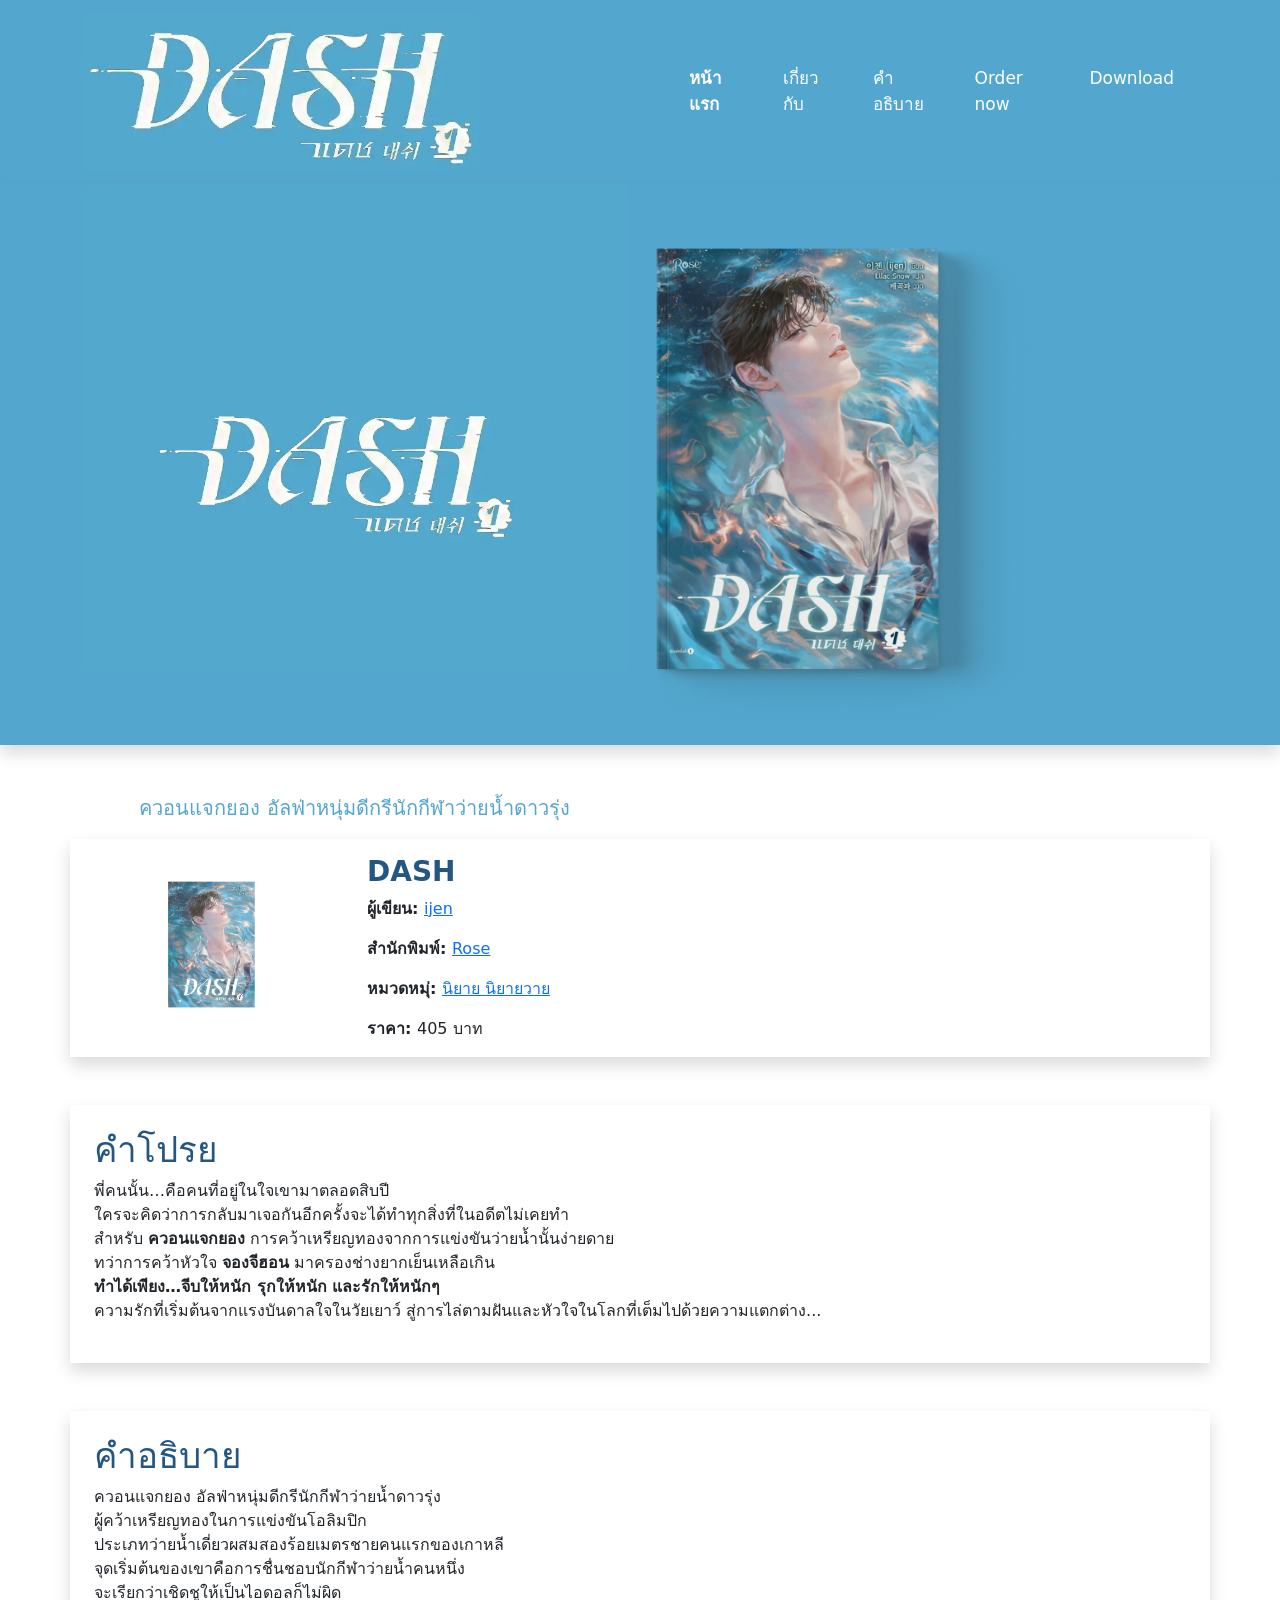
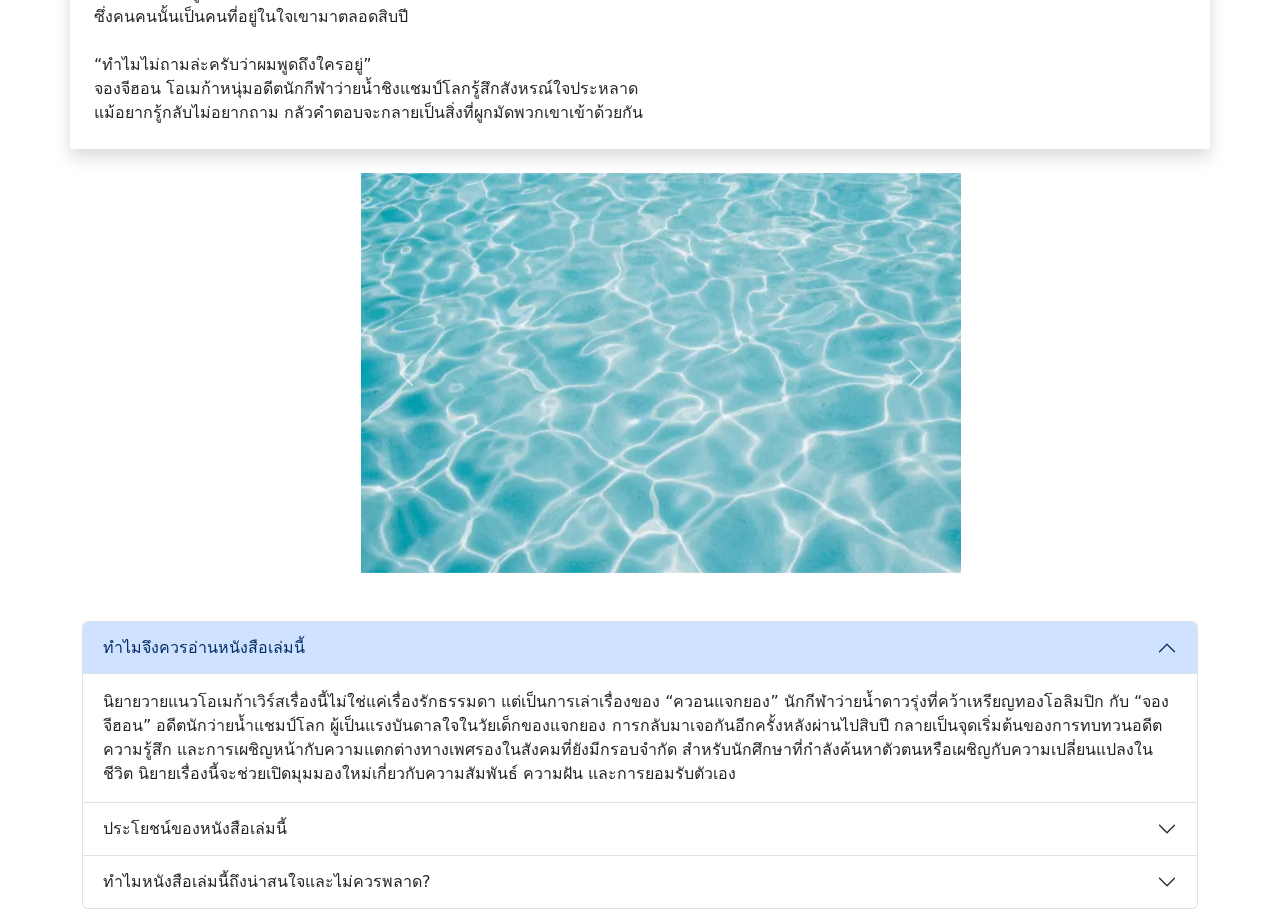
==== index.html @ 50bf1ba0 "ver1" ====
<!doctype html>
<html lang="en">

<head>
    <meta charset="utf-8">
    <meta name="viewport" content="width=device-width, initial-scale=1">
    <title> DASH (แดช) - นิยายวายนักกีฬาว่ายน้ำ โดย ijen | สำนักพิมพ์ ROSE </title>

    <meta name="keywords"
        content="แดช,DASH,นิยายวาย,นักกีฬาว่ายน้ำ,นิยายวายเกาหลี,นิยายแปล,โอเมก้าเวิร์ส,ควอนแจกยอง,จองจีฮอน,ROSE,ijen,대쉬">
    <meta name="description"
        content="เรื่องราวรักละมุนของ “ควอนแจกยอง” นักกีฬาว่ายน้ำดาวรุ่ง กับ “จองจีฮอน” แรงบันดาลใจในวัยเด็ก ที่กลับมาพบกันอีกครั้งในโลกโอเมก้าเวิร์สสุดอบอุ่นที่สะท้อนความฝัน การยอมรับตัวตน และความสัมพันธ์อันลึกซึ้ง นิยายวายเกาหลีจาก ROSE โดย ijen">


    <link href="https://cdn.jsdelivr.net/npm/bootstrap@5.3.8/dist/css/bootstrap.min.css" rel="stylesheet"
        integrity="sha384-sRIl4kxILFvY47J16cr9ZwB07vP4J8+LH7qKQnuqkuIAvNWLzeN8tE5YBujZqJLB" crossorigin="anonymous">

    <!-- AOS -->
    <link href="https://unpkg.com/aos@2.3.1/dist/aos.css" rel="stylesheet">


    <link rel="stylesheet" href="css/style.css">
    <link src="https://fonts.google.com/share?selection.family=Montserrat:ital,wght@0,100..900;1,100..900">

</head>

<style>
    /*div {
      
        border: 2px solid #aed3a6;
    }*/
</style>

<body>

    <!-- เริ่มต้น-กล่องใบที่ 1 -header-->
    <!-- mb-5 คือ margin bottom ระยะห่าง 5 -->
    <header>
        <nav class="navbar navbar-expand-lg sticky-top">
            <div class="container">
                <!-- ตัวอักษร -->
                <a class="navbar-brand" href="#"> <img src="images/ReaDASH.jpg" alt="" width="70%"> </a>

                <button class="navbar-toggler" type="button" data-bs-toggle="collapse"
                    data-bs-target="#navbarSupportedContent" aria-controls="navbarSupportedContent"
                    aria-expanded="false" aria-label="Toggle navigation">
                    <span class="navbar-toggler-icon"></span>
                </button>

                <div class="collapse navbar-collapse" id="navbarSupportedContent">
                    <ul class="navbar-nav ms-auto">

                        <li class="nav-item mx-3">
                            <a class="nav-link htext" href="#home"> <strong> หน้าแรก </strong></a>
                        </li>

                        <li class="nav-item mx-3">
                            <a class="nav-link htext" href="#about"> เกี่ยวกับ </a>
                        </li>

                        <li class="nav-item mx-3">
                            <a class="nav-link htext" href="#Description"> คำอธิบาย </a>
                        </li>

                        <li class="nav-item mx-3">
                            <a class="nav-link htext"
                                href="https://amarinbooks.com/product/%e0%b9%81%e0%b8%94%e0%b8%8a-%e0%b9%80%e0%b8%a5%e0%b9%88%e0%b8%a1-1-dash/"
                                target="_blank"> Order now </a>
                        </li>

                        <li class="nav-item mx-3">
                            <a class="nav-link htext" href="document/DASH-vol1.pdf" target="_blank">
                                Download </a>
                        </li>


                    </ul>
                </div>

            </div>
        </nav>
    </header>

    <!-- หน้าแรก -->
    <div class="first shadow mb-5">
        <div class="first container">

            <div class="row">

                <!-- title name -->
                <div id="home" class="col-9 col-md-6 col-xl-6 first order-md-1 container">
                    <img src="images/DASH-alphabet.webp" alt="รูปตัวอักษรสีขาว เป็นภาษาอังกฤษ อ่านว่า แดช 1"
                        class="img-fluid p-0" data-aos="fade-right" data-aos-offset="300" data-aos-duration="1000"
                        data-aos-easing="ease-in-sine">
                </div>

                <!-- mockup pic -->
                <div class="col-12 col-md-6 col-xl-6 first p-0 order-md-2 container">
                    <img src="images/cover.webp"
                        alt="รูปผู้ชายหน้าตาออกไปทางหวาน โพล่ขึ้นมาจากน้ำในท่านอน เห็นเพียงใบหน้าและช่วงอก"
                        class="img-fluid p-0" data-aos="fade-left" data-aos-offset="300" data-aos-duration="1500"
                        data-aos-easing="ease-in-sine">
                </div>
            </div>
        </div>

    </div>

    <!-- เกริ่น -->

    <div class="container font mb-3">
        <p> &nbsp;&nbsp;&nbsp;&nbsp;&nbsp;&nbsp;&nbsp;&nbsp; ควอนแจกยอง อัลฟ่าหนุ่มดีกรีนักกีฬาว่ายน้ำดาวรุ่ง




        </p>
    </div>


    <!--about book -->

    <div class="line">
        <div class="container line shadow">

            <div class="row">

                <div class="col-xl-3 line">
                    <img src="images/dash.png"
                        alt="รูปผู้ชายหน้าตาออกไปทางหวาน โพล่ขึ้นมาจากน้ำในท่านอน เห็นเพียงใบหน้าและช่วงอก" width="90%"
                        class="p-md-4 ps-md-5">
                </div>

                <div class="col-xl-9 line pt-3">

                    <h3 id="about"> <strong> DASH </strong> </h3>
                    <p> <strong> ผู้เขียน: </strong><a href="#"> ijen </a></p>
                    <p> <strong> สำนักพิมพ์: </strong><a href="#"> Rose</a></p>
                    <p> <strong> หมวดหมุ่: </strong> <a href="#"> นิยาย </a> <a href="#"> นิยายวาย </a> </p>
                    <p> <strong> ราคา: </strong> 405 บาท</p>
                </div>
            </div>
        </div>
    </div>

    <br>
    <br>
    <!-- review  -->
    <div>
        <div class="container p-md-4 shadow ">
            <h2> คำโปรย </h2>
            <p>
                พี่คนนั้น…คือคนที่อยู่ในใจเขามาตลอดสิบปี <br>
                ใครจะคิดว่าการกลับมาเจอกันอีกครั้งจะได้ทำทุกสิ่งที่ในอดีตไม่เคยทำ <br>
                สำหรับ <strong>ควอนแจกยอง</strong> การคว้าเหรียญทองจากการแข่งขันว่ายน้ำนั้นง่ายดาย <br>
                ทว่าการคว้าหัวใจ <strong>จองจีฮอน</strong> มาครองช่างยากเย็นเหลือเกิน <br>
                <strong>ทำได้เพียง…จีบให้หนัก รุกให้หนัก และรักให้หนักๆ</strong> <br>
                ความรักที่เริ่มต้นจากแรงบันดาลใจในวัยเยาว์ สู่การไล่ตามฝันและหัวใจในโลกที่เต็มไปด้วยความแตกต่าง...
            </p>

            <p>

            </p>
        </div>
    </div>

    <br>
    <br>

    <!-- คำโปรย -->
    <div>
        <div class="container p-md-4 shadow">
            <h2 id="Description"> คำอธิบาย </h2>

            ควอนแจกยอง อัลฟ่าหนุ่มดีกรีนักกีฬาว่ายน้ำดาวรุ่ง <br>
            ผู้คว้าเหรียญทองในการแข่งขันโอลิมปิก <br>
            ประเภทว่ายน้ำเดี่ยวผสมสองร้อยเมตรชายคนแรกของเกาหลี <br>
            จุดเริ่มต้นของเขาคือการชื่นชอบนักกีฬาว่ายน้ำคนหนึ่ง <br>
            จะเรียกว่าเชิดชูให้เป็นไอดอลก็ไม่ผิด <br>
            ซึ่งคนคนนั้นเป็นคนที่อยู่ในใจเขามาตลอดสิบปี <br>
            <br>
            “ทำไมไม่ถามล่ะครับว่าผมพูดถึงใครอยู่” <br>
            จองจีฮอน โอเมก้าหนุ่มอดีตนักกีฬาว่ายน้ำชิงแชมป์โลกรู้สึกสังหรณ์ใจประหลาด <br>
            แม้อยากรู้กลับไม่อยากถาม กลัวคำตอบจะกลายเป็นสิ่งที่ผูกมัดพวกเขาเข้าด้วยกัน

        </div>
    </div>

    <br>

    <div class="container">
        <div class="row justify-content-center img-fluid">
            <div class="col-12 col-md-8 col-lg-6 col-xl-6  ">
                <div id="carouselExample" class="carousel slide mx-auto" style="width: 600px;">
                    <!-- carousel-inner และ carousel-item ตามปกติ -->
                    <div class="carousel-inner">
                        <div class="carousel-item active">
                            <img src="images/poor.webp" class="mx-auto d-block w-100" alt="...">
                        </div>
                        <div class="carousel-item">
                            <img src="images/poorswam.webp" class="mx-auto d-block w-100" alt="...">
                        </div>
                        <div class="carousel-item">
                            <img src="images/underthesea.webp" class="mx-auto d-block w-100" alt="...">
                        </div>
                        <div class="carousel-item">
                            <img src="images/dash3.webp" class="mx-auto d-block w-100" alt="...">
                        </div>
                    </div>

                    <button class="carousel-control-prev" type="button" data-bs-target="#carouselExample"
                        data-bs-slide="prev">
                        <span class="carousel-control-prev-icon" aria-hidden="true"></span>
                        <span class="visually-hidden">Previous</span>
                    </button>
                    <button class="carousel-control-next" type="button" data-bs-target="#carouselExample"
                        data-bs-slide="next">
                        <span class="carousel-control-next-icon" aria-hidden="true"></span>
                        <span class="visually-hidden">Next</span>
                    </button>
                </div>
            </div>
        </div>
    </div>

    <div class="container mt-5">
        <div class="accordion" id="accordionExample">
            <!-- Item 1 -->
            <div class="accordion-item">
                <h2 class="accordion-header">
                    <button class="accordion-button" type="button" data-bs-toggle="collapse"
                        data-bs-target="#collapseOne" aria-expanded="true" aria-controls="collapseOne">
                        ทำไมจึงควรอ่านหนังสือเล่มนี้
                    </button>
                </h2>
                <div id="collapseOne" class="accordion-collapse collapse show" data-bs-parent="#accordionExample">
                    <div class="accordion-body">
                        นิยายวายแนวโอเมก้าเวิร์สเรื่องนี้ไม่ใช่แค่เรื่องรักธรรมดา แต่เป็นการเล่าเรื่องของ
                        “ควอนแจกยอง” นักกีฬาว่ายน้ำดาวรุ่งที่คว้าเหรียญทองโอลิมปิก กับ “จองจีฮอน”
                        อดีตนักว่ายน้ำแชมป์โลก ผู้เป็นแรงบันดาลใจในวัยเด็กของแจกยอง

                        การกลับมาเจอกันอีกครั้งหลังผ่านไปสิบปี กลายเป็นจุดเริ่มต้นของการทบทวนอดีต ความรู้สึก
                        และการเผชิญหน้ากับความแตกต่างทางเพศรองในสังคมที่ยังมีกรอบจำกัด

                        สำหรับนักศึกษาที่กำลังค้นหาตัวตนหรือเผชิญกับความเปลี่ยนแปลงในชีวิต
                        นิยายเรื่องนี้จะช่วยเปิดมุมมองใหม่เกี่ยวกับความสัมพันธ์ ความฝัน และการยอมรับตัวเอง

                    </div>
                </div>
            </div>
            <!-- Item 2 -->
            <div class="accordion-item">
                <h2 class="accordion-header">
                    <button class="accordion-button collapsed" type="button" data-bs-toggle="collapse"
                        data-bs-target="#collapseTwo" aria-expanded="false" aria-controls="collapseTwo">
                        ประโยชน์ของหนังสือเล่มนี้
                    </button>
                </h2>
                <div id="collapseTwo" class="accordion-collapse collapse" data-bs-parent="#accordionExample">
                    <div class="accordion-body">
                        <strong>เข้าใจความหมายของ “แรงขับเคลื่อน”</strong>
                        ผ่านภาพของนักกีฬาที่มีเป้าหมายชัดเจน
                        ควอนแจกยองคว้าเหรียญทองมาได้
                        แต่ก็ยังมีสิ่งที่มากกว่าเหรียญทอง คือ “ใจ” “ความหมาย” “ความฝันที่ยังไม่ถูกพูด” <br>

                        <strong>สะท้อนการเติบโตของตัวละคร</strong> จองจีฮอนเคยเป็นนักกีฬาฝึกซ้อม
                        แต่หลังนั้นห่างหายไปจากสระว่ายน้ำ การอ่านจะช่วยให้เห็นว่าการฟื้นจากอดีตไม่ได้ง่าย
                        แต่มันมีคุณค่า <br>

                        <strong>เปิดมุมมองใหม่ต่อความสัมพันธ์</strong> ไม่ใช่แค่ รักแรกพบ
                        หรือรักโรแมนติกแบบผิวเผิน
                        แต่เป็นบทบาทของ อัลฟ่า โอเมก้า การกลับมาเจอ การยอมรับ
                        และการดูแลรักษาความรู้สึกที่อยู่เบื้องหลัง <br>

                        <strong>เพิ่มสีสันให้ช่วงพักผ่อนจากการเรียน</strong>
                        ในช่วงที่คุณอาจรู้สึกกดดันกับการเรียน
                        กิจกรรม หรือการค้นหาตัวเอง นิยายเรื่องนี้เป็นตัวเลือกที่ช่วยผ่อนคลาย
                        และเปิดโลกให้อ่านเรื่องราวที่แฝงความหมาย

                    </div>
                </div>
            </div>
            <!-- Item 3 -->
            <div class="accordion-item">
                <h2 class="accordion-header">
                    <button class="accordion-button collapsed" type="button" data-bs-toggle="collapse"
                        data-bs-target="#collapseThree" aria-expanded="false" aria-controls="collapseThree">
                        ทำไมหนังสือเล่มนี้ถึงน่าสนใจและไม่ควรพลาด?
                    </button>
                </h2>
                <div id="collapseThree" class="accordion-collapse collapse" data-bs-parent="#accordionExample">
                    <div class="accordion-body">
                        <strong>"DASH แดช เล่ม 1" ไม่ใช่แค่นิยายวายธรรมดา แต่เป็นเรื่องราวที่สอนให้เรารู้ว่า
                            ความฝันและความรัก สามารถเดินควบคู่กันได้
                            แม้จะต้องเผชิญกับความกลัวและความไม่แน่นอน</strong>

                        โดยอ้างอิงข้อมูลเชิงลึกจากการศึกษาผู้ใช้งานแอปสร้างนิสัยอันดับหนึ่งของญี่ปุ่น
                        ซึ่งเป็นตัวช่วยที่ดีในการสร้างการเปลี่ยนแปลงที่ยั่งยืนและมีประสิทธิภาพ
                        ม่เพียงแต่จะบอกว่าควรทำอะไร แต่ยังช่วยให้เข้าใจว่า "ทำไม"
                        สิ่งที่คุณทำทุกวันสามารถนำไปสู่ความสำเร็จได้จริง
                        ผ่านการเรียนรู้จากประสบการณ์และข้อมูลที่ได้รับการพิสูจน์แล้ว

                    </div>
                </div>
            </div>
        </div>
    </div>






    <script src="https://cdn.jsdelivr.net/npm/bootstrap@5.3.8/dist/js/bootstrap.bundle.min.js"
        integrity="sha384-FKyoEForCGlyvwx9Hj09JcYn3nv7wiPVlz7YYwJrWVcXK/BmnVDxM+D2scQbITxI"
        crossorigin="anonymous"></script>

    <!-- Javascript -->
    <script src="https://unpkg.com/aos@2.3.1/dist/aos.js"></script>

    <!-- Initialize AOS -->
    <script>
        AOS.init();
    </script>
</body>

</html>
---- css/style.css ----
ิbody {
    font-family: "Noto Sans Thai", sans-serif;
    font-size: 20px;
}

/*navbar bg*/
header{
        background-color: #53a7ce;
        text-shadow: gray;

        li {
            font-size: 17px;
        }
    }

    .htext {
        /*font-weight: 50px;*/
        color: white;
    }

    /*firstpage*/
    .first{
        background-color: #53a7ce;
    }

    /*เกริ่น*/
    .font {
        font-size: 20px;
        color: #53a7ce;
    }

    .title {
        color: #fa7cc3;
    }

    bg{
        background-color: #c5dfec;
    }

    h1 {
        font-size: 40px;
        font-weight: 900px;
        color: #ffc0e4;
    }

    h2 {
        font-size: 35px;
        color: #245683;
    }

    h3 {
        color: #245683;
    }

    footer {
        background-color: #245683;
    }

    footer p {
        font-size: 25px;
        color: white;
    }

    footer h2 {
        font-size: 35px;
        font-weight: 900px;
        color: white;
    }

    .acc-header {
        font-size: 35px;
        color: #245683;
    }

    .center-div {
        display: flex;
        justify-content: center;
        /*จัดกลางในแนวนอน*/
        flex-direction: column;
        /*จัดให้รูปภาพและข้อความอยู่ในแนวตั้ง*/
        align-items: center;
        /*จัดให้อยู่กลางในแนวตั้ง*/
        text-align: center;
        /*จัดข้อความให้อยู่กลาง*/
    }

    .center-c {
        justify-content: center;
        /*จัดข้อความให้อยู่ตรงกลางแนวนอน*/
        align-items: center;
        /*จัดข้อความให้อยู่ตรงกลางแนวตั้ง*/
    }

    .scrolling-wrapper-flexbox {
        display: flex;
        overflow-x: auto;
        overflow: auto;
        flex-wrap: nowrap;
    }

    .scrolling-wrapper-flexbox {
        &::-webkitt-scrollbar {
            
        }
    }

    .div {
        border: red 2px solid;
    }
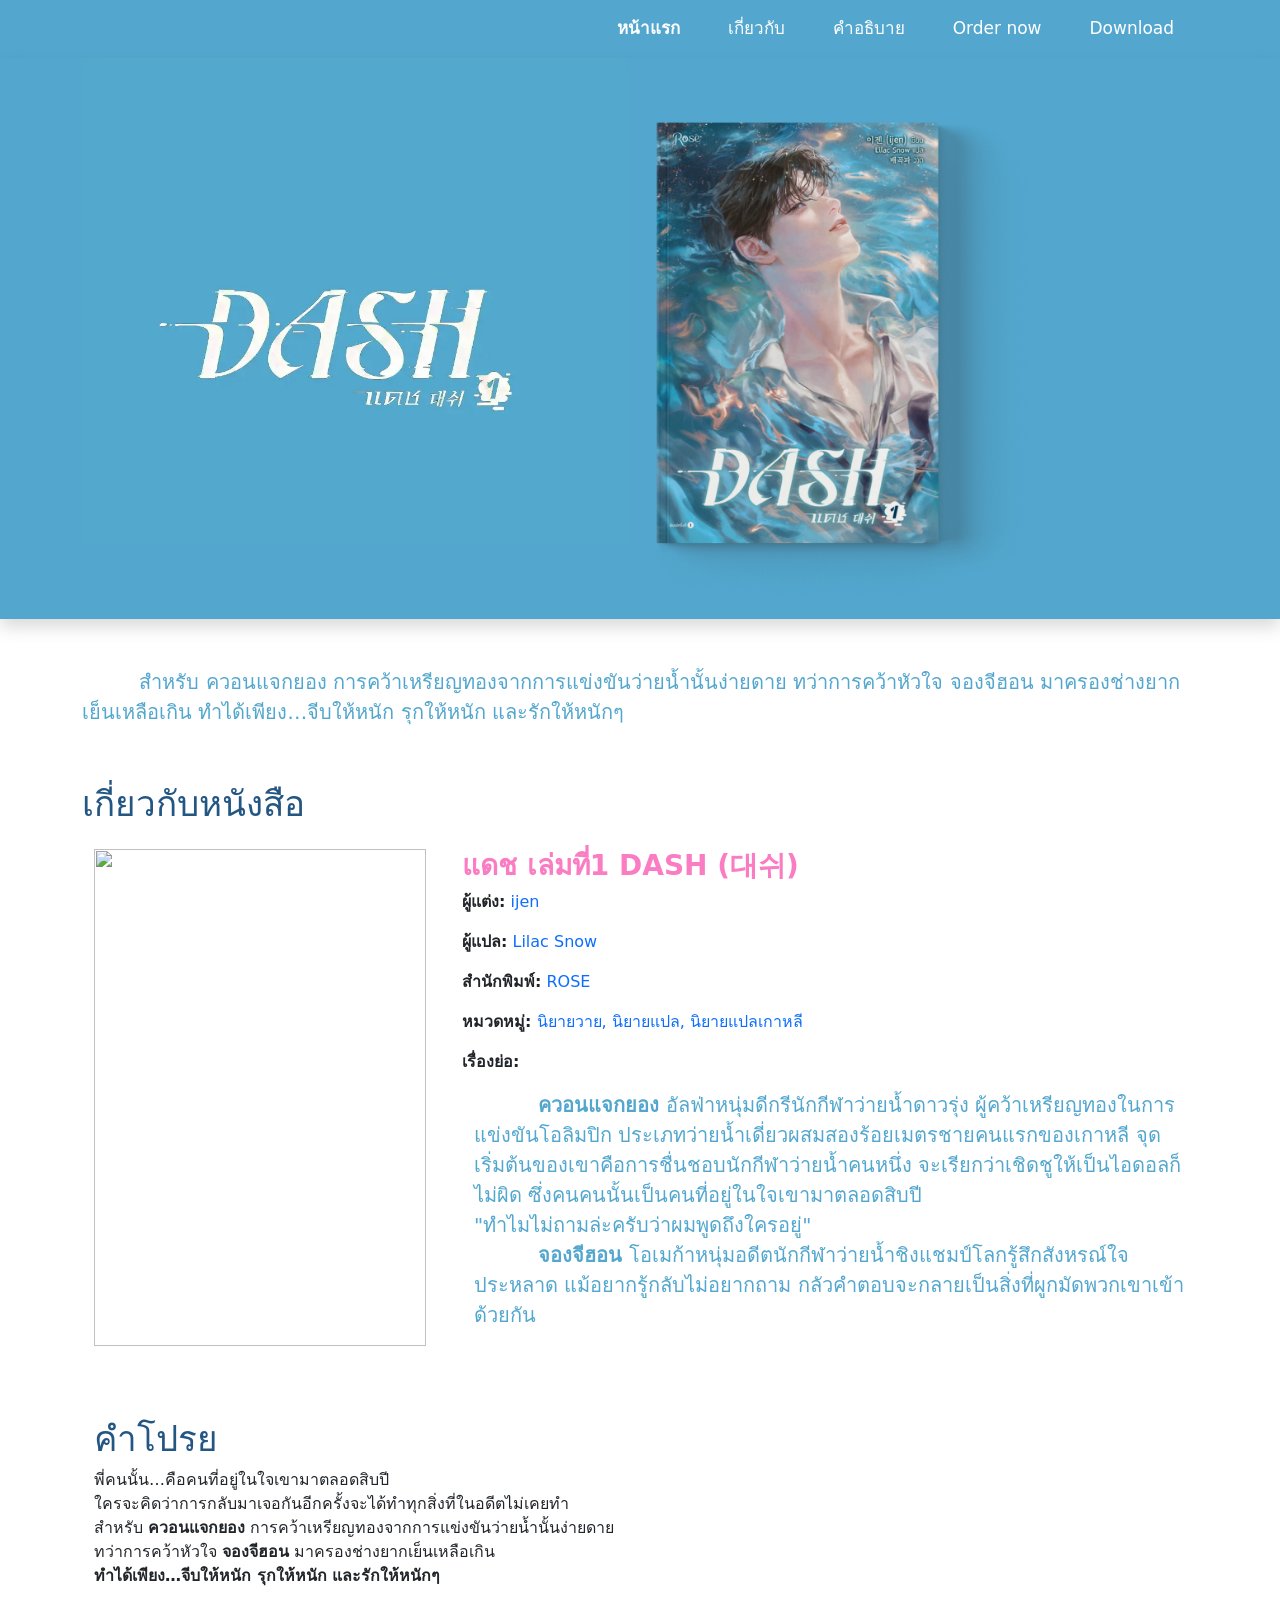
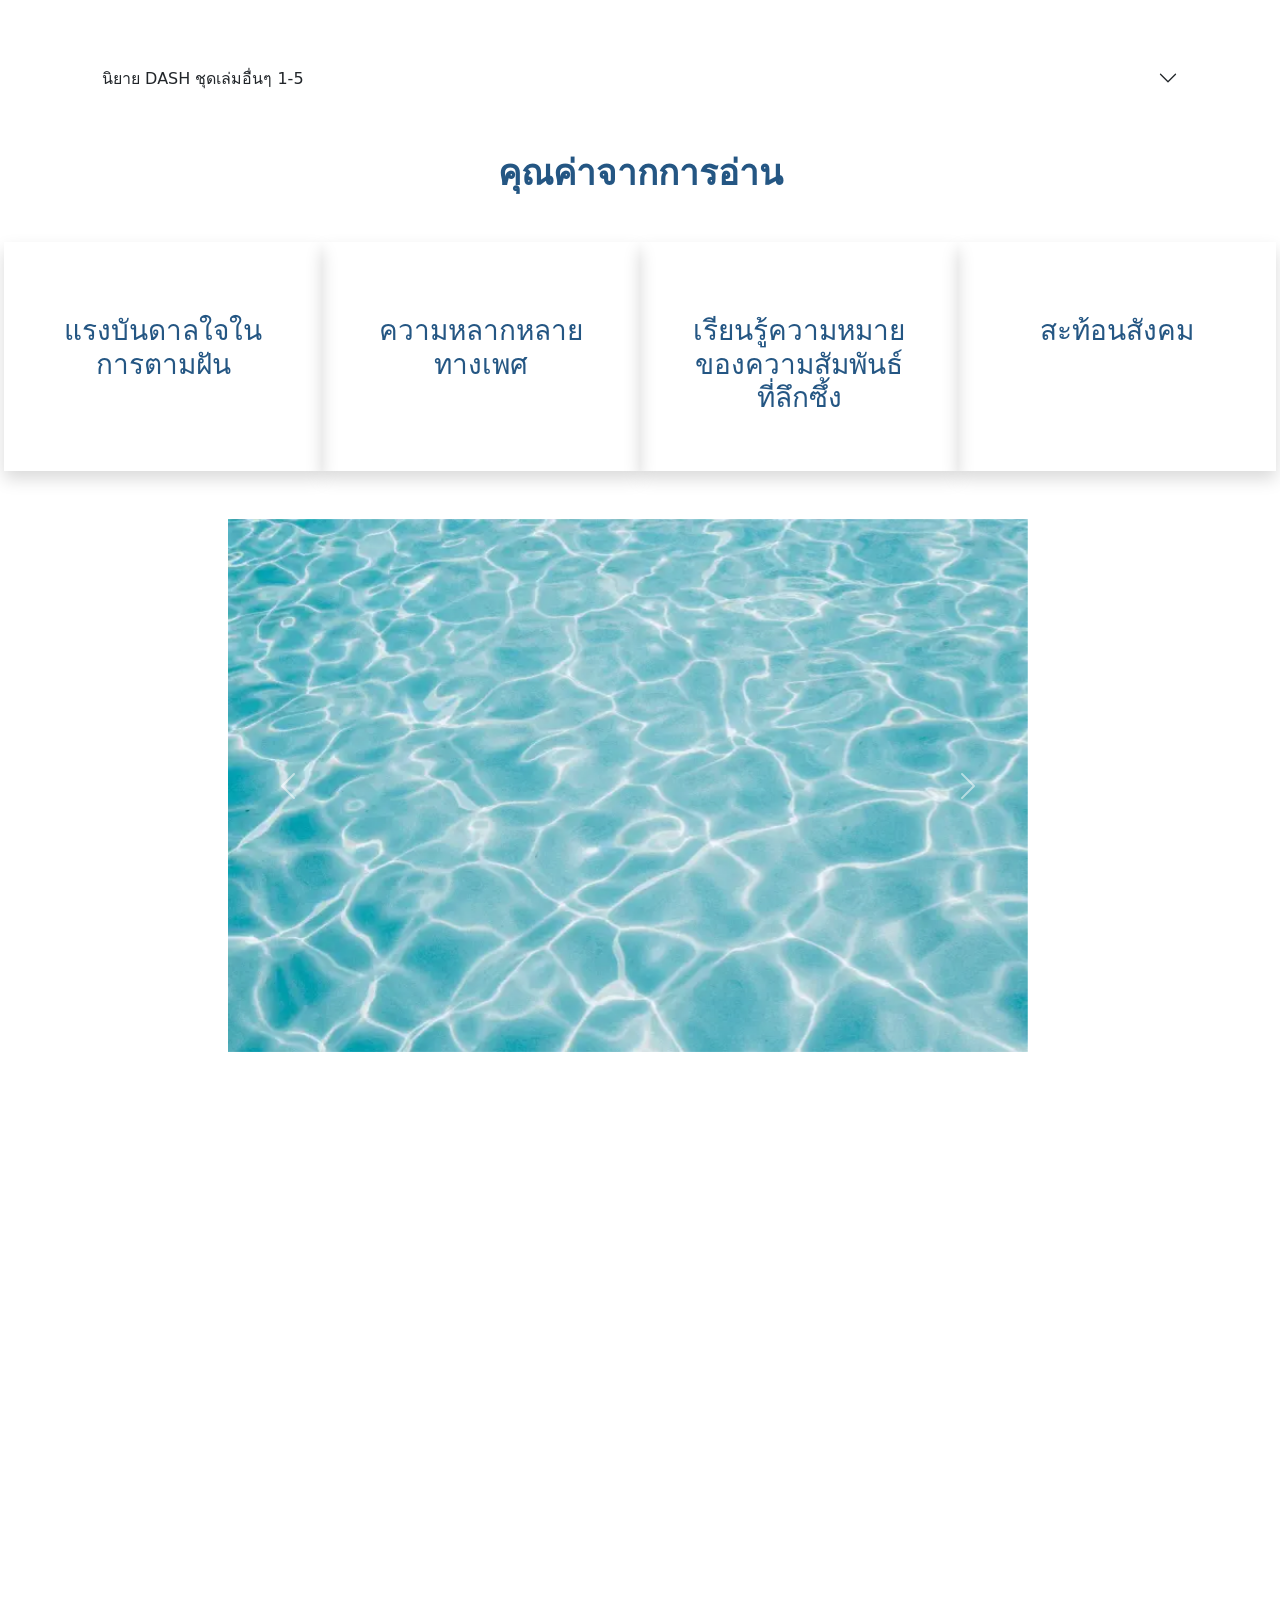
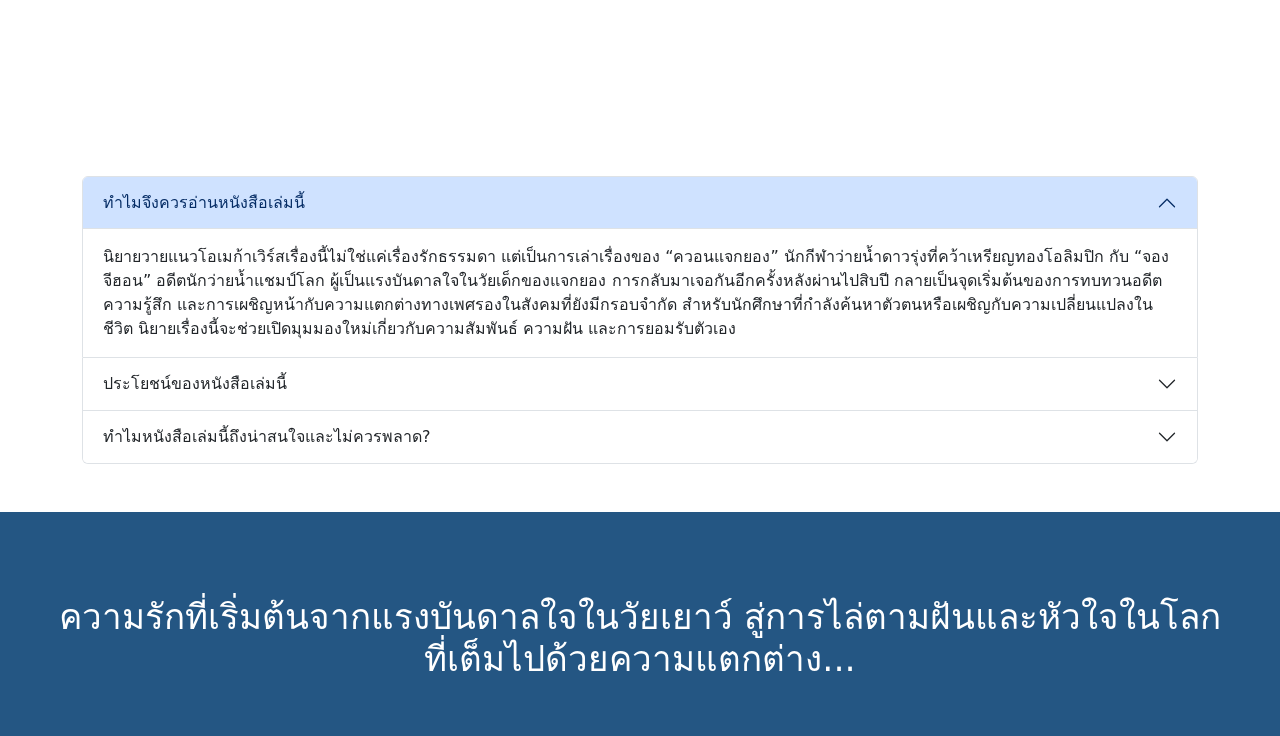
==== commit 72f0fdc0: "ver.2" ====
--- a/index.html
+++ b/index.html
@@ -39,7 +39,7 @@
         <nav class="navbar navbar-expand-lg sticky-top">
             <div class="container">
                 <!-- ตัวอักษร -->
-                <a class="navbar-brand" href="#"> <img src="images/ReaDASH.jpg" alt="" width="70%"> </a>
+                <a class="navbar-brand" href="#"> <img src="images/INREAD.svg" alt="" width="80%"> </a>
 
                 <button class="navbar-toggler" type="button" data-bs-toggle="collapse"
                     data-bs-target="#navbarSupportedContent" aria-controls="navbarSupportedContent"
@@ -107,69 +107,84 @@
     </div>
 
     <!-- เกริ่น -->
-
     <div class="container font mb-3">
-        <p> &nbsp;&nbsp;&nbsp;&nbsp;&nbsp;&nbsp;&nbsp;&nbsp; ควอนแจกยอง อัลฟ่าหนุ่มดีกรีนักกีฬาว่ายน้ำดาวรุ่ง
-
-
-
-
-        </p>
-    </div>
-
-
-    <!--about book -->
-
-    <div class="line">
-        <div class="container line shadow">
-
-            <div class="row">
-
-                <div class="col-xl-3 line">
-                    <img src="images/dash.png"
-                        alt="รูปผู้ชายหน้าตาออกไปทางหวาน โพล่ขึ้นมาจากน้ำในท่านอน เห็นเพียงใบหน้าและช่วงอก" width="90%"
-                        class="p-md-4 ps-md-5">
-                </div>
-
-                <div class="col-xl-9 line pt-3">
-
-                    <h3 id="about"> <strong> DASH </strong> </h3>
-                    <p> <strong> ผู้เขียน: </strong><a href="#"> ijen </a></p>
-                    <p> <strong> สำนักพิมพ์: </strong><a href="#"> Rose</a></p>
-                    <p> <strong> หมวดหมุ่: </strong> <a href="#"> นิยาย </a> <a href="#"> นิยายวาย </a> </p>
-                    <p> <strong> ราคา: </strong> 405 บาท</p>
-                </div>
-            </div>
-        </div>
+        <p> &nbsp;&nbsp;&nbsp;&nbsp;&nbsp;&nbsp;&nbsp;&nbsp; สำหรับ ควอนแจกยอง
+            การคว้าเหรียญทองจากการแข่งขันว่ายน้ำนั้นง่ายดาย ทว่าการคว้าหัวใจ จองจีฮอน มาครองช่างยากเย็นเหลือเกิน
+            ทำได้เพียง…จีบให้หนัก รุกให้หนัก และรักให้หนักๆ </p>
+    </div>
+
+    <br>
+
+
+    <h2 class="container mt-3" id="about"> เกี่ยวกับหนังสือ </h2>
+
+    <div class="container mt-4">
+        <div class="row">
+            <!-- book cover -->
+            <div class="col-6 col-md-6 col-xl-4 container">
+                <img src="images/DASH1.webp" height="100%" class="container" alt="">
+            </div>
+
+            <!-- เกี่ยวกับ+เรื่อองย่อ -->
+            <div class="col-12 col-xl-8">
+                <h3 class="my-4 mt-md-5 mt-xl-0 mb-xl-2 title text-decoration-none"><strong> แดช เล่มที่1 DASH
+                        (대쉬)</strong> </h3>
+                <p class="topic-color"> <strong> ผู้แต่ง:</strong> <a href="https://www.naiin.com/writer/058666"
+                        target="_blank" class="text-decoration-none"> ijen </a> </p>
+                <p class="topic-color"> <strong> ผู้แปล:</strong> <a href="#" class="text-decoration-none"> Lilac Snow
+                    </a> </p>
+                <p class="topic-color"> <strong> สำนักพิมพ์:</strong> <a href="https://amarinbooks.com/brand/rose/"
+                        target="_blank" class="text-decoration-none"> ROSE </a> </p>
+                <p class="topic-color"> <strong> หมวดหมู่:</strong> <a href="#" class="text-decoration-none">
+                        นิยายวาย,</a> <a href="#" class="text-decoration-none">
+                        นิยายแปล,</a>
+                    <a href="#" class="text-decoration-none">นิยายแปลเกาหลี</a>
+                </p>
+                <p class="mt-3 topic-color"> <strong> เรื่องย่อ: </strong></p>
+                <p class="font container">
+                    &nbsp;&nbsp;&nbsp;&nbsp; &nbsp;&nbsp;&nbsp;&nbsp; <strong> ควอนแจกยอง </strong>
+                    อัลฟ่าหนุ่มดีกรีนักกีฬาว่ายน้ำดาวรุ่ง
+                    ผู้คว้าเหรียญทองในการแข่งขันโอลิมปิก
+                    ประเภทว่ายน้ำเดี่ยวผสมสองร้อยเมตรชายคนแรกของเกาหลี
+                    จุดเริ่มต้นของเขาคือการชื่นชอบนักกีฬาว่ายน้ำคนหนึ่ง
+                    จะเรียกว่าเชิดชูให้เป็นไอดอลก็ไม่ผิด
+                    ซึ่งคนคนนั้นเป็นคนที่อยู่ในใจเขามาตลอดสิบปี
+                    <br>
+                    "ทำไมไม่ถามล่ะครับว่าผมพูดถึงใครอยู่" <br>
+                    &nbsp;&nbsp;&nbsp;&nbsp; &nbsp;&nbsp;&nbsp;&nbsp; <strong> จองจีฮอน </strong>
+                    โอเมก้าหนุ่มอดีตนักกีฬาว่ายน้ำชิงแชมป์โลกรู้สึกสังหรณ์ใจประหลาด
+                    แม้อยากรู้กลับไม่อยากถาม กลัวคำตอบจะกลายเป็นสิ่งที่ผูกมัดพวกเขาเข้าด้วยกัน
+                </p>
+
+            </div>
+        </div>
+
     </div>
 
     <br>
     <br>
-    <!-- review  -->
+
+    <!-- Description  -->
     <div>
-        <div class="container p-md-4 shadow ">
-            <h2> คำโปรย </h2>
-            <p>
+        <div class="container p-md-4  ">
+            <h2 class="description-header"> คำโปรย </h2>
+            <p class="description">
                 พี่คนนั้น…คือคนที่อยู่ในใจเขามาตลอดสิบปี <br>
                 ใครจะคิดว่าการกลับมาเจอกันอีกครั้งจะได้ทำทุกสิ่งที่ในอดีตไม่เคยทำ <br>
                 สำหรับ <strong>ควอนแจกยอง</strong> การคว้าเหรียญทองจากการแข่งขันว่ายน้ำนั้นง่ายดาย <br>
                 ทว่าการคว้าหัวใจ <strong>จองจีฮอน</strong> มาครองช่างยากเย็นเหลือเกิน <br>
                 <strong>ทำได้เพียง…จีบให้หนัก รุกให้หนัก และรักให้หนักๆ</strong> <br>
-                ความรักที่เริ่มต้นจากแรงบันดาลใจในวัยเยาว์ สู่การไล่ตามฝันและหัวใจในโลกที่เต็มไปด้วยความแตกต่าง...
+                
             </p>
-
-            <p>
-
-            </p>
-        </div>
-    </div>
-
-    <br>
-    <br>
-
-    <!-- คำโปรย -->
-    <div>
-        <div class="container p-md-4 shadow">
+            <!-- ความรักที่เริ่มต้นจากแรงบันดาลใจในวัยเยาว์ สู่การไล่ตามฝันและหัวใจในโลกที่เต็มไปด้วยความแตกต่าง... -->
+
+        </div>
+    </div>
+
+
+    <!-- คำอธิบาย -->
+    <!-- <div>
+        <div class="container p-md-4 ">
             <h2 id="Description"> คำอธิบาย </h2>
 
             ควอนแจกยอง อัลฟ่าหนุ่มดีกรีนักกีฬาว่ายน้ำดาวรุ่ง <br>
@@ -184,27 +199,170 @@
             แม้อยากรู้กลับไม่อยากถาม กลัวคำตอบจะกลายเป็นสิ่งที่ผูกมัดพวกเขาเข้าด้วยกัน
 
         </div>
+    </div> -->
+
+
+
+
+    <!-- นิยายชุด DASH เล่มอื่น ๆ -->
+
+    <div class="container pt-4">
+
+        <div class="accordion accordion-flush" id="accordionFlushExample">
+
+            <!-- item1 -->
+            <div class="accordion-item">
+
+                <h2 class=" accordion-header ">
+                    <button class=" dashlink accordion-button collapsed dash-title" type="button"
+                        data-bs-toggle="collapse" data-bs-target="#flush-collapseOne" aria-expanded="false"
+                        aria-controls="flush-collapseOne">
+                        นิยาย DASH ชุดเล่มอื่นๆ 1-5
+                    </button>
+                </h2>
+
+                <div id="flush-collapseOne" class="accordion-collapse collapse" data-bs-parent="#accordionFlushExample">
+                    <div class="accordion-body">
+                        <div class="scrolling-wrapper-flexbox container-fulid bg">
+
+                            <!-- book1 -->
+                            <a href="https://www.naiin.com/product/detail/623745" target="_blank"
+                                class="text-decoration-none">
+                                <div>
+                                    <img src="images/DASH1.webp" class="ps-4 pt-4 pe-4 pb-3nav-link" href="#home"
+                                        alt="book 1">
+                                    <p class="ms-4 nav-link" href="#home"> เล่มที่ 1 </p>
+                                </div>
+                            </a>
+
+                            <!-- book2 -->
+                            <a href="https://www.naiin.com/product/detail/624313" target="_blank"
+                                class="text-decoration-none">
+                                <div>
+                                    <img src="images/DASH2.webp" class="ps-4 pt-4 pe-4 pb-3" alt="">
+                                    <p class="ms-4"> เล่มที่ 2 </p>
+                                </div>
+                            </a>
+
+                            <!-- book3 -->
+                            <a href="https://www.naiin.com/product/detail/628278" target="_blank"
+                                class="text-decoration-none">
+                                <div>
+                                    <img src="images/DASH3.webp" class="ps-4 pt-4 pe-4 pb-3 " alt="">
+                                    <p class="ms-4 "> เล่มที่ 3 </p>
+                                </div>
+                            </a>
+
+                            <!-- book4 -->
+                            <a href="https://www.naiin.com/product/detail/629729" target="_blank"
+                                class="text-decoration-none">
+                                <div>
+                                    <img src="images/DASH4.webp" class="ps-4 pt-4 pe-4 pb-3" alt="">
+                                    <p class="ms-4"> เล่มที่ 4 </p>
+                                </div>
+                            </a>
+
+                            <!-- book5 -->
+                            <a href="https://www.naiin.com/product/detail/637222" target="_blank"
+                                class="text-decoration-none">
+                                <div>
+                                    <img src="images/DASH5.webp" class="ps-4 pt-4 pe-4 pb-3" alt="">
+                                    <p class="ms-4"> เล่มที่ 5 </p>
+                                </div>
+                            </a>
+
+                        </div>
+                    </div>
+                </div>
+            </div>
+            <!-- end of item -->
+        </div>
+
+    </div>
+
+
+    <!-- <div>
+        <h2 class="center-div mt-4 mb-5" id="review"> เหตุผลที่ไม่ควรพลาด </h2>
+    </div>
+
+    <div class="container-fulid mx-5 text-center">
+        <div class="row">
+            <div class="col-12 col-xl-4 p-5 shadow">
+                <img src="images/messages.webp" class="my-3" alt="">
+                <h3> เปิดมุมมองใหม่ </h3>
+                <p class="font"> นิยายเล่มนี้ช่วยสร้างความเข้าใจเรื่องความหลากหลายทางเพศ ยอมรับในความแตกต่างทั้งทางเพศ ชนชั้นสังคม และตัวตน </p>
+            </div>
+
+            <div class="col-12 col-xl-4 p-5 shadow">
+                <img src="images/pen.webp" class="my-3" alt="">
+                <h3> ตัวละคร </h3>
+                <p class="font"> คาแรคเตอร์ของทั้งสองอย่าง ควอนแจกยอง และ จองจีฮอน มีเรื่องราวที่ทำให้ผู้อ่านเข้าใจและคอยเอาใจช่วย </p>
+            </div>
+
+            <div class="col-12 col-xl-4 p-5 shadow">
+                <img src="images/openb.webp" class="my-3" alt="">
+                <h3> เนื้อเรื่องเข้มข้น  </h3>
+                <p class="font"> ผสมผสานความรักกับโลกกีฬา ถ่ายทอดเรื่องราวนักกีฬาว่ายน้ำกับความสัมพันธ์ในโลกโอเมก้าเวิร์สที่น่าติดตาม  </p>
+            </div>
+        </div>
+    </div>  -->
+
+    
+    <!-- values -->
+    <div>
+        <h2 class=" center-div my-5" id="values"><strong>คุณค่าจากการอ่าน</strong> </h2>
+    </div>
+
+    <div class="container-fulid mx-3 text-center">
+        <div class="row">
+            <!-- V1 -->
+            <div class="col-12 col-md-6 col-xl-3 p-5 shadow">
+                <img src="images/inspiration.png" class="shadowimg" alt="">
+                <h3> แรงบันดาลใจในการตามฝัน </h3>
+            </div>
+
+            <!-- v2 -->
+            <div class="col-12 col-md-6 col-xl-3 p-5 shadow">
+                <img src="images/gender.png" class="shadowimg" alt="">
+                <h3> ความหลากหลายทางเพศ </h3>
+            </div>
+
+            <!-- v3 -->
+            <div class="col-12 col-md-6 col-xl-3 p-5 shadow">
+                <img src="images/heart.png" class="shadowimg" alt="">
+                <h3> เรียนรู้ความหมายของความสัมพันธ์ที่ลึกซึ้ง </h3>
+            </div>
+
+            <!-- v4 -->
+            <div class="col-12 col-md-6 col-xl-3 p-5 shadow">
+                <img src="images/society.png" class="shadowimg" alt="">
+                <h3> สะท้อนสังคม </h3>
+            </div>
+        </div>
     </div>
 
     <br>
+    <br>
+
 
     <div class="container">
         <div class="row justify-content-center img-fluid">
-            <div class="col-12 col-md-8 col-lg-6 col-xl-6  ">
-                <div id="carouselExample" class="carousel slide mx-auto" style="width: 600px;">
+            <div class="d-flex justify-content-center   ">
+                <!-- ของclassข้างบน แต่เพื่อเพิ่มขนาดเลยลบ col-12 col-md-8 col-lg-6 col-xl-6 -->
+                <div id="carouselExample" class="carousel slide " style="width: 800px;">
                     <!-- carousel-inner และ carousel-item ตามปกติ -->
-                    <div class="carousel-inner">
+                    <div class="carousel-inner ">
                         <div class="carousel-item active">
-                            <img src="images/poor.webp" class="mx-auto d-block w-100" alt="...">
+                            <img src="images/poor.webp" class=" d-block  w-100" alt="...">
                         </div>
                         <div class="carousel-item">
-                            <img src="images/poorswam.webp" class="mx-auto d-block w-100" alt="...">
+                            <img src="images/poorswam.webp" class=" d-block w-100" alt="...">
                         </div>
                         <div class="carousel-item">
-                            <img src="images/underthesea.webp" class="mx-auto d-block w-100" alt="...">
+                            <img src="images/underthesea.webp" class=" d-block w-100" alt="...">
                         </div>
                         <div class="carousel-item">
-                            <img src="images/dash3.webp" class="mx-auto d-block w-100" alt="...">
+                            <img src="images/dash1-2.webp" class=" d-block w-100" alt="...">
                         </div>
                     </div>
 
@@ -222,6 +380,22 @@
             </div>
         </div>
     </div>
+
+
+    <!-- vdo -->
+
+    <div class="container mt-5">
+
+        <div style="left: 0; width: 100%; height: 0; position: relative; padding-bottom: 56.25%;"><iframe
+                src="https://www.youtube.com/embed/NY8ALKOv_t4?rel=0"
+                style="top: 0; left: 0; width: 100%; height: 100%; position: absolute; border: 0;" allowfullscreen
+                scrolling="no"
+                allow="accelerometer *; clipboard-write *; encrypted-media *; gyroscope *; picture-in-picture *; web-share *;"
+                referrerpolicy="strict-origin"></iframe></div>
+
+    </div>
+
+
 
     <div class="container mt-5">
         <div class="accordion" id="accordionExample">
@@ -248,6 +422,7 @@
                     </div>
                 </div>
             </div>
+
             <!-- Item 2 -->
             <div class="accordion-item">
                 <h2 class="accordion-header">
@@ -306,7 +481,13 @@
         </div>
     </div>
 
-
+    <!-- สรุป -->
+
+    <footer class="container-fulid center-div p-5 mt-5">
+        <p> </p>
+        <h1 class="mt-1"> <strong>  </strong> </h1>
+        <h2 class="mt-2"> ความรักที่เริ่มต้นจากแรงบันดาลใจในวัยเยาว์ สู่การไล่ตามฝันและหัวใจในโลกที่เต็มไปด้วยความแตกต่าง... </h2>
+    </footer>
 
 
 
